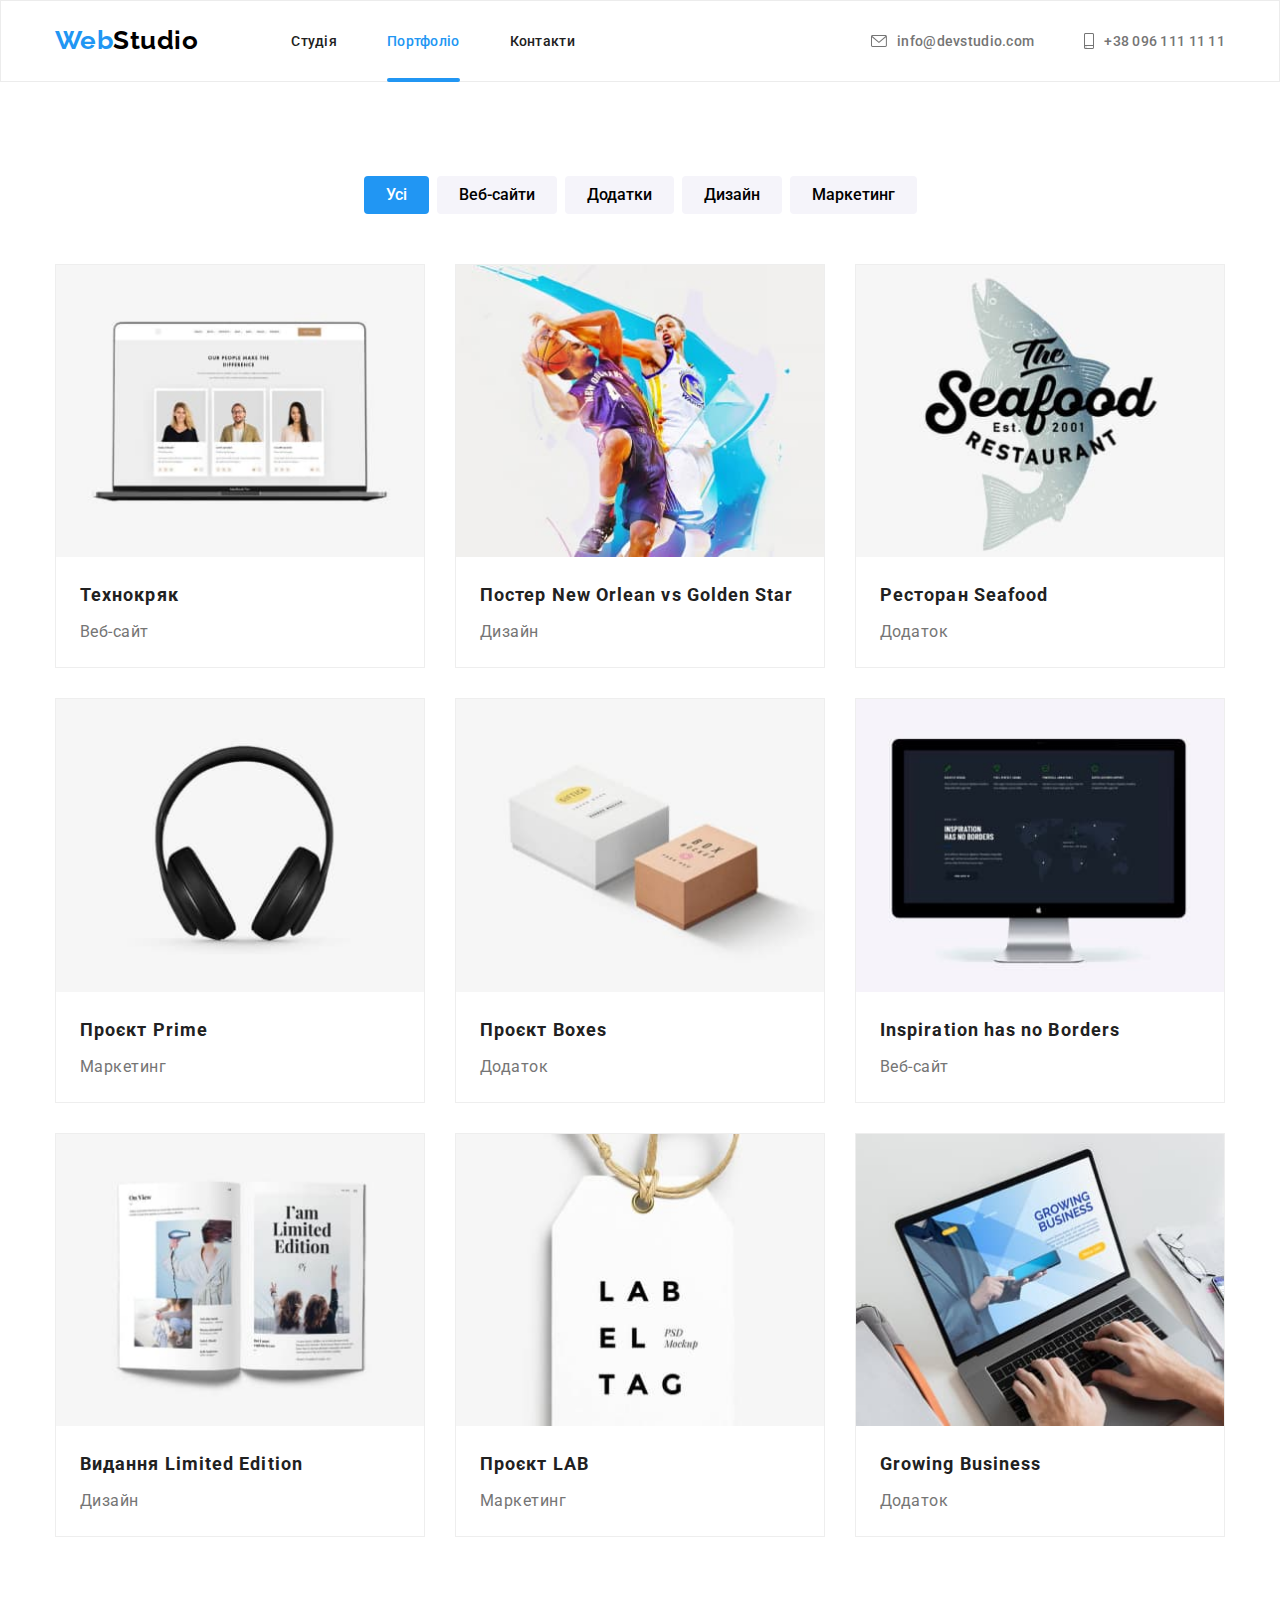
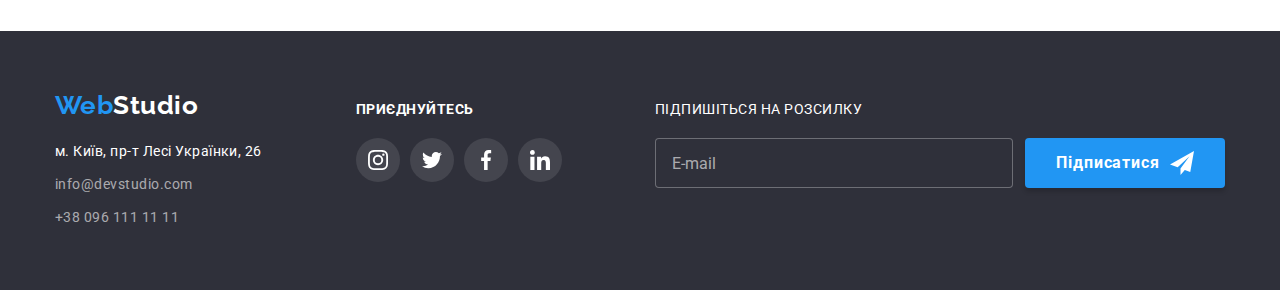
==== portfolio.html @ 7e5ca3fb "add forms footer and modal" ====
<!DOCTYPE html>
<html lang="uk">

<head>
  <meta charset="UTF-8" />
  <meta http-equiv="X-UA-Compatible" content="IE=edge" />
  <meta name="viewport" content="width=device-width, initial-scale=1.0" />

  <title>Portfolio</title>
  <link rel="preconnect" href="https://fonts.googleapis.com">
  <link rel="preconnect" href="https://fonts.gstatic.com" crossorigin>
  <link href="https://fonts.googleapis.com/css2?family=Raleway:wght@700&family=Roboto:wght@400;500;700;900&display=swap"
    rel="stylesheet">
  <link rel="stylesheet" href="https://cdn.jsdelivr.net/npm/modern-normalize@1.1.0/modern-normalize.css">
  <link rel="stylesheet" href="./css/styles.css">
</head>

<body>
  <header class="page-header">
    <div class="container">
      <nav class="header-nav">
        <a href="./index.html" lang="en" class="links logo-header"><span class="first-part-logo">Web</span>Studio</a>
        <ul class="list nav-items">
          <li>
            <a href="./index.html" class="links hovered">Студія</a>
          </li>
          <li>
            <a href="./portfolio.html" class="links hovered current-page">Портфоліо</a>
          </li>
          <li>
            <a href="" class="links hovered">Контакти</a>
          </li>
        </ul>
      </nav>
      <ul class="list contacts-items">
        <li>
          <a href="mailto:info@devstudio.com" class="links hovered">
            <svg width="16" height="12" class="icon-header">
              <use href="./images/icons.svg#icon-envelope"></use>
            </svg>
            info@devstudio.com
          </a>
        </li>
        <li>
          <a href="tel:+380961111111" class="links hovered">
            <svg width="10" height="16" class="icon-header">
              <use href="./images/icons.svg#icon-smartphone"></use>
            </svg>
            +38 096 111 11 11
          </a>
        </li>
      </ul>
    </div>
  </header>
  <main>
    <section class="section">
      <div class="container">
        <h1 class="visually-hidden">Наші роботи</h1>
        <ul class="list btns-sorting">
          <li class="btns-sorting-item"><button type="button" class="buttons-portfolio current-button">Усі</button></li>
          <li class="btns-sorting-item"><button type="button" class="buttons-portfolio">Веб-сайти</button></li>
          <li class="btns-sorting-item"><button type="button" class="buttons-portfolio">Додатки</button></li>
          <li class="btns-sorting-item"><button type="button" class="buttons-portfolio">Дизайн</button></li>
          <li class="btns-sorting-item"><button type="button" class="buttons-portfolio">Маркетинг</button></li>
        </ul>
        <ul class="list portfolio-list">
          <li class="sorting-item">
            <a href="#" class="link-portfolio-item">
              <div class="wrapper-img-portfolio">
                <img src="./images/portfolio/techno-cr-1.jpg" alt="Ноутбук з веб-сайтом" width="370" />
                <p class="portfolio-img-describe">Ресурс пропонує комплексні пропозиції з різним рівнем функціоналу та
                  сервісів. Все це дозволить відвідувачу отримати
                  вичерпні відомості про компанію чи приватну особу.</p>
              </div>
              <div class="sorting-item-text">
                <h2 class="sorting-item-name">Технокряк</h2>
                <p class="sorting-item-descr">Веб-сайт</p>
              </div>
            </a>
          </li>
          <li class="sorting-item">
            <a href="#" class="link-portfolio-item">
              <div class="wrapper-img-portfolio">
                <img src="./images/portfolio/poster-2.jpg" alt="Постер з баткетболістами" width="370" />
                <p class="portfolio-img-describe">Ресурс пропонує комплексні пропозиції з різним рівнем функціоналу та
                  сервісів. Все це дозволить відвідувачу отримати
                  вичерпні відомості про компанію чи приватну особу.</p>
              </div>

              <div class="sorting-item-text">
                <h2 class="sorting-item-name">Постер <span lang="en">New Orlean vs Golden Star</span></h2>
                <p class="sorting-item-descr">Дизайн</p>
              </div>
            </a>
          </li>
          <li class="sorting-item">
            <a href="#" class="link-portfolio-item">
              <div class="wrapper-img-portfolio">
                <img src="./images/portfolio/restaurant-3.jpg" alt="Логотип ресторану" width="370" />
                <p class="portfolio-img-describe">Ресурс пропонує комплексні пропозиції з різним рівнем функціоналу та
                  сервісів. Все це дозволить відвідувачу отримати
                  вичерпні відомості про компанію чи приватну особу.</p>
              </div>

              <div class="sorting-item-text">
                <h2 class="sorting-item-name">Ресторан <span lang="en">Seafood</span></h2>
                <p class="sorting-item-descr">Додаток</p>
              </div>
            </a>
          </li>
          <li class="sorting-item">
            <a href="#" class="link-portfolio-item">
              <div class="wrapper-img-portfolio">
                <img src="./images/portfolio/project-prime-4.jpg" alt="Навушники" width="370" />
                <p class="portfolio-img-describe">Ресурс пропонує комплексні пропозиції з різним рівнем функціоналу та
                  сервісів. Все це дозволить відвідувачу отримати
                  вичерпні відомості про компанію чи приватну особу.</p>
              </div>

              <div class="sorting-item-text">
                <h2 class="sorting-item-name">Проєкт <span lang="en">Prime</span></h2>
                <p class="sorting-item-descr">Маркетинг</p>
              </div>
            </a>
          </li>
          <li class="sorting-item">
            <a href="#" class="link-portfolio-item">
              <div class="wrapper-img-portfolio">
                <img src="./images/portfolio/project-boxes-5.jpg" alt="Дві різні коробки" width="370" />
                <p class="portfolio-img-describe">Ресурс пропонує комплексні пропозиції з різним рівнем функціоналу та
                  сервісів. Все це дозволить відвідувачу отримати
                  вичерпні відомості про компанію чи приватну особу.</p>
              </div>

              <div class="sorting-item-text">
                <h2 class="sorting-item-name">Проєкт <span lang="en">Boxes</span></h2>
                <p class="sorting-item-descr">Додаток</p>
              </div>
            </a>
          </li>
          <li class="sorting-item">
            <a href="#" class="link-portfolio-item">
              <div class="wrapper-img-portfolio">
                <img src="./images/portfolio/inspiration-6.jpg" alt="Монітор з веб-сайтом" width="370" />
                <p class="portfolio-img-describe">Ресурс пропонує комплексні пропозиції з різним рівнем функціоналу та
                  сервісів. Все це дозволить відвідувачу отримати
                  вичерпні відомості про компанію чи приватну особу.</p>
              </div>

              <div class="sorting-item-text">
                <h2 class="sorting-item-name"><span lang="en">Inspiration has no Borders</span></h2>
                <p class="sorting-item-descr">Веб-сайт</p>
              </div>
            </a>
          </li>
          <li class="sorting-item">
            <a href="#" class="link-portfolio-item">
              <div class="wrapper-img-portfolio">
                <img src="./images/portfolio/edition-limited-7.jpg" alt="Розкрита книга" width="370" />
                <p class="portfolio-img-describe">Ресурс пропонує комплексні пропозиції з різним рівнем функціоналу та
                  сервісів. Все це дозволить відвідувачу отримати
                  вичерпні відомості про компанію чи приватну особу.</p>
              </div>

              <div class="sorting-item-text">
                <h2 class="sorting-item-name">Видання <span lang="en">Limited Edition</span></h2>
                <p class="sorting-item-descr">Дизайн</p>
              </div>
            </a>
          </li>
          <li class="sorting-item">
            <a href="#" class="link-portfolio-item">
              <div class="wrapper-img-portfolio">
                <img src="./images/portfolio/project-lab-8.jpg" alt="Бірка з логотипом компанії" width="370" />
                <p class="portfolio-img-describe">Ресурс пропонує комплексні пропозиції з різним рівнем функціоналу та
                  сервісів. Все це дозволить відвідувачу отримати
                  вичерпні відомості про компанію чи приватну особу.</p>
              </div>

              <div class="sorting-item-text">
                <h2 class="sorting-item-name">Проєкт <span lang="en">LAB</span></h2>
                <p class="sorting-item-descr">Маркетинг</p>
              </div>
            </a>
          </li>
          <li class="sorting-item">
            <a href="#" class="link-portfolio-item">
              <div class="wrapper-img-portfolio">
                <img src="./images/portfolio/growing-bis-9.jpg" alt="Друкування на широко відкритому ноутбуці"
                  width="370" />
                <p class="portfolio-img-describe">Ресурс пропонує комплексні пропозиції з різним рівнем функціоналу та
                  сервісів. Все це дозволить відвідувачу отримати
                  вичерпні відомості про компанію чи приватну особу.</p>
              </div>

              <div class="sorting-item-text">
                <h2 class="sorting-item-name"><span lang="en">Growing Business</span></h2>
                <p class="sorting-item-descr">Додаток</p>
              </div>
            </a>
          </li>
        </ul>
      </div>
    </section>
  </main>

  <footer class="page-footer">
    <div class="container">
      <div class="container-logo-address">
        <a href="./index.html" lang="en" class="links logo-footer"><span class="first-part-logo">Web</span>Studio</a>
        <address>
          <ul class="list">
            <li class="footer-list-item">
              <a href="https://goo.gl/maps/CPtrU1FHBa2aNyZL9" target="_blank" rel="noopener noreferrer nofollow"
                class="links address">
                м. Київ, пр-т Лесі Українки, 26
              </a>
            </li>
            <li class="footer-list-item">
              <a href="mailto:info@devstudio.com" class="links footer-contacts hovered">info@devstudio.com</a>
            </li>
            <li class="footer-list-item">
              <a href="tel:+380961111111" class="links footer-contacts hovered">+38 096 111 11 11</a>
            </li>
          </ul>
        </address>
      </div>
      <div class="footer-socialnetw">
        <h3 class="footer-conect-us">Приєднуйтесь</h3>
        <ul class="list-socialnetw">
          <li>
            <a href="#" class="link-socialnetwork" aria-label="Інстаграм">
              <svg class="icon-socialnetw" width="20" height="20">
                <use href="./images/icons.svg#icon-instagram"></use>
              </svg>
            </a>
          </li>
          <li>
            <a href="#" class="link-socialnetwork" aria-label="Твіттер">
              <svg class="icon-socialnetw" width="20" height="20">
                <use href="./images/icons.svg#icon-twitter"></use>
              </svg>
            </a>
          </li>
          <li>
            <a href="#" class="link-socialnetwork" aria-label="Фейсбук">
              <svg class="icon-socialnetw" width="20" height="20">
                <use href="./images/icons.svg#icon-facebook"></use>
              </svg>
            </a>
          </li>
          <li>
            <a href="#" class="link-socialnetwork" aria-label="Лінкед ін">
              <svg class="icon-socialnetw" width="20" height="20">
                <use href="./images/icons.svg#icon-linkedin"></use>
              </svg>
            </a>
          </li>
        </ul>
      </div>
      <div class="footer-form-wrapper">
        <p class="footer-form-text">Підпишіться на розсилку</p>
        <form class="footer-form">
          <input type="email" name="user_mail" class="footer-input-mail" placeholder="E-mail">
          <button type="submit" class="footer-form-button-submit">
            <span class="footer-button-submit-text">Підписатися</span>
            <svg width="24" height="24" class="footer-form-button-icon">
              <use href="./images/icons.svg#icon-send"></use>
            </svg>
          </button>
        </form>
      </div>
    </div>
  </footer>

</body>

</html>
---- css/styles.css ----
/* accent color #2196F3 */
/* headers and nav color #212121 */
/* secondary text color #757575 */
/* color-footer-link rgba(255, 255, 255, 0.6) */
/* main bacground color #F5F5F5; */
/* hero and footer background color #2F303A */

:root {
    --accent-color: #2196F3;
    --porfolio-background-overlay: rgba(33, 150, 243, 0.9);
    --header-logo-color: #000000;
    --footer-logo-hero-mainbackgr-color: #ffffff;
    --main-backround-color: #F5F5F5;
    --hero-footer-background-color: #2F303A;
    --background-whatwedo-text: rgba(47, 48, 58, 0.8);
    --headers-nav-text-color: #212121;
    --buttons-portfolio-background-team-color: #F5F4FA;
    --color-footer-contacts: rgba(255, 255, 255, 0.6);
    --primary-tex-color: #757575;
    --hero-button-activate: #188CE8;
    --boreder-color: #eeeeee;
    --team-icon-color: #AFB1B8;
    --footer-socnetw-background: rgba(255, 255, 255, 0.1);
    --backdrop-color: rgba(0, 0, 0, 0.2);
    --inputs-border-color: rgba(33, 33, 33, 0.2);

    --animation-duration-and-function: 250ms cubic-bezier(0.4, 0, 0.2, 1);
}

/* задаєм шрифт, фон та колір шрифта основної частини та скидаємо що непотрібно*/
body {
    font-family: 'Roboto', 'verdana', sans-serif;
    color: var(--primary-tex-color);
    letter-spacing: 0.03em;
}

a {
    text-decoration: none;
}

ul {
    list-style: none;
}

h1,
h2,
h3,
p {
    margin-top: 0;
    margin-bottom: 0;
}

ul {
    margin-top: 0;
    margin-bottom: 0;
    padding-left: 0;
}

img {
    display: block;
    max-width: 100%;
    height: auto;
}

/* LOGO  */

.logo-header,
.logo-footer {
    font-family: 'raleway', sans-serif;
    font-weight: 700;
    font-size: 26px;
    line-height: 1.11;
}

/* Diferent color logo */

.logo-header {
    color: var(--header-logo-color);
    margin-right: 93px;
}

.logo-footer {
    color: var(--footer-logo-hero-mainbackgr-color);
}

/* Logo "WEB' colour */

.first-part-logo {
    color: var(--accent-color);
}

/* header */

.container {
    width: 1200px;
    padding-left: 15px;
    padding-right: 15px;
    margin-left: auto;
    margin-right: auto;
    align-items: center;
}

.page-header>.container {
    display: flex;
}

.nav-items .links {
    position: relative;
    color: var(--headers-nav-text-color);
}

.nav-items .links::after,
.nav-items .links::after,
.links.current-page::after {
    content: "";
    position: absolute;
    bottom: 0;
    margin-bottom: -1px;
    width: 0%;
    height: 4px;

    background: var(--accent-color);
    border-radius: 2px;

    transform: scaleX(0);
    transition: transform var(--animation-duration-and-function);
}

.nav-items .links:hover::after,
.nav-items .links:focus::after,
.links.current-page::after {
    width: 100%;
    transform: scaleX(1);
}


.contacts-items .links {
    color: inherit;
}

.page-header,
.sect-benefits,
.sect-what-we-do {
    background-color: var(--footer-logo-hero-mainbackgr-color);
}

.hovered {
    transition: color var(--animation-duration-and-function);
}

.hovered:hover,
.hovered:focus,
.links.current-page {
    color: var(--accent-color);
}

.header-nav {
    display: flex;
    margin-right: auto;
    align-items: center;
}

.nav-items,
.contacts-items {
    display: flex;
    column-gap: 50px;
    font-weight: 500;
    font-size: 14px;
    line-height: 16px;
    letter-spacing: 0.02em;
}

.page-header .logo-header {
    display: inline-block;
    padding-top: 24px;
    padding-bottom: 25px;
}

.nav-items .links,
.contacts-items .links {
    display: flex;
    align-items: center;
    padding-top: 32px;
    padding-bottom: 32px;
}

.page-header {
    border: 1px solid #ECECEC;
}

.icon-header {
    margin-right: 10px;
    fill: currentColor;
}

/* HERO */

.hero,
.page-footer {
    background-color: var(--hero-footer-background-color);
}

.hero {
    text-align: center;
    padding-top: 200px;
    padding-bottom: 200px;
    background-image: linear-gradient(to right, rgba(47, 48, 58, 0.4), rgba(47, 48, 58, 0.4)), url('../images/hero-background.jpg');
    /* background-size: 1600px 600px; */
    background-position: center;
    background-repeat: no-repeat;
    background-size: cover;

    margin: 0 auto;
    max-width: 1600px;
}

.hero-header {
    letter-spacing: 0.06em;
    font-weight: 900;
    font-size: 44px;
    line-height: 1.36;
    text-transform: uppercase;
    color: var(--footer-logo-hero-mainbackgr-color);
    margin-bottom: 30px;
    width: 696px;
    margin-left: auto;
    margin-right: auto;
}

.hero-button {
    letter-spacing: 0.06em;
    font-weight: 700;
    font-size: 16px;
    line-height: 1.88;
    cursor: pointer;
    background-color: var(--accent-color);
    color: var(--footer-logo-hero-mainbackgr-color);
    padding: 10px 32px;
    border: transparent;
    box-shadow: 0px 4px 4px rgba(0, 0, 0, 0.15);
    border-radius: 4px;
    transition: background-color var(--animation-duration-and-function);
}

.hero-button:hover,
.hero-button:focus {
    background-color: var(--hero-button-activate);
}

/* Section benefits */

.section {
    padding-top: 94px;
    padding-bottom: 94px;
}

.headers-benefits,
.main-headers,
.team-names,
.sorting-item-name {
    color: var(--headers-nav-text-color);
}

.icon-benefits {
    display: block;
    border-radius: 4px;
}

.headers-benefits {
    font-size: 14px;
    line-height: 1.14;
    text-transform: uppercase;
    margin-bottom: 10px;
}

.benefits-descr {
    font-size: 14px;
    line-height: 1.71;
}

.main-headers {
    font-size: 36px;
    line-height: 1.17;
    text-align: center;
    margin-bottom: 50px;
}

.sect-benefits .list {
    display: flex;
    column-gap: 30px;
}

.benefits-item {
    width: calc((100% - 90px) / 4);
}

.benefits-iconplace {
    display: flex;
    justify-content: center;
    align-items: center;
    height: 120px;
    margin-bottom: 30px;
    border-radius: 4px;
    background-color: var(--buttons-portfolio-background-team-color);
}

/* section what we do */

.sect-what-we-do {
    padding-top: 0;
}

.sect-what-we-do .list {
    display: flex;
    column-gap: 30px;
}

.what-we-do-items {
    position: relative;
}

.wrapper-what-we-do-text {
    position: absolute;
    width: 100%;
    height: 70px;
    bottom: 0;

    background-color: var(--background-whatwedo-text);

    display: flex;
    justify-content: center;
    align-items: center;
}

.what-we-do-items-text {
    font-size: 14px;
    line-height: 1.14;
    text-transform: uppercase;
    color: var(--footer-logo-hero-mainbackgr-color);
}



/* TEAM */

.team,
.buttons-portfolio {
    background-color: var(--buttons-portfolio-background-team-color)
}

.team-item {
    font-size: 16px;
    line-height: 1.19;
    text-align: center;
    background-color: var(--footer-logo-hero-mainbackgr-color);
    box-shadow: 0px 1px 3px rgba(0, 0, 0, 0.12), 0px 1px 1px rgba(0, 0, 0, 0.14), 0px 2px 1px rgba(0, 0, 0, 0.2);
    border-bottom-left-radius: 4px;
    border-bottom-right-radius: 4px;
}

.team-descr {
    padding-top: 30px;
    padding-bottom: 30px;
    text-align: center;
}

.team-names {
    font-weight: 500;
    margin-bottom: 10px;
}

.team-descr>p {
    margin-bottom: 16px;
}

.list-socialnetw {
    display: flex;
    justify-content: center;
    align-items: center;
    column-gap: 10px;
}

.list-socialnetw>li {
    width: 44px;
    height: 44px;
}


.link-socialnetwork {
    display: flex;
    width: 100%;
    height: 100%;
    border-radius: 50%;
    justify-content: center;
    align-items: center;
    color: var(--team-icon-color);

    transition: color var(--animation-duration-and-function),
        background-color var(--animation-duration-and-function);
}

.link-socialnetwork:hover,
.link-socialnetwork:focus {
    background-color: var(--accent-color);
    color: var(--footer-logo-hero-mainbackgr-color);
}

.icon-socialnetw {
    fill: currentColor;
}

.team .list {
    display: flex;
    column-gap: 30px;
}

/* OUR CLIENTS */

.list-clients {
    display: flex;
    column-gap: 30px;
}

.list-clients>li {
    width: calc((100% - 150px) / 6);
    height: 92px;
}

.link-clients {
    display: flex;
    width: 100%;
    height: 100%;
    justify-content: center;
    align-items: center;
    border: 1px solid var(--team-icon-color);
    border-radius: 4px;
    color: var(--team-icon-color);

    transition: color var(--animation-duration-and-function),
        border-color var(--animation-duration-and-function);
}

.link-clients:hover,
.link-clients:focus {
    color: var(--accent-color);
    border-color: var(--accent-color);
}

.icon-clients {
    fill: currentColor;
}

/* FOOTER */

.page-footer {
    padding-top: 60px;
    padding-bottom: 60px;
}

.page-footer>.container {
    display: flex;
    align-items: baseline;
}

.address,
.footer-contacts {
    font-style: normal;
    font-size: 14px;
    line-height: 1.71;
}

.logo-footer {
    display: inline-block;
    margin-bottom: 20px;
}

.address {
    color: var(--footer-logo-hero-mainbackgr-color);
}

.footer-contacts {
    color: var(--color-footer-contacts);
}

.footer-list-item {
    width: 231px;
}

.footer-list-item:not(:last-child) {
    margin-bottom: 9px;
}

.container-logo-address {
    margin-right: 70px;
}

.footer-conect-us,
.footer-form-text {
    margin-bottom: 20px;
    font-size: 14px;
    line-height: 1.14;
    text-transform: uppercase;
    color: var(--footer-logo-hero-mainbackgr-color);
}

.footer-socialnetw .link-socialnetwork {
    background-color: var(--footer-socnetw-background);
    color: var(--footer-logo-hero-mainbackgr-color);
}

.footer-socialnetw .link-socialnetwork:hover,
.footer-socialnetw .link-socialnetwork:focus {
    background-color: var(--accent-color);
}

.footer-form-wrapper {
    margin-left: auto;
}

.footer-form {
    display: flex;
}

.footer-input-mail {
    width: 358px;
    height: 50px;

    background-color: var(--hero-footer-background-color);
    border: 1px solid rgba(255, 255, 255, 0.3);
    border-radius: 4px;

    padding-left: 16px;
    margin-right: 12px;

    color: var(--footer-logo-hero-mainbackgr-color);
}

.footer-input-mail::placeholder {

    font-size: 16px;
    line-height: 1.25;

    color: var(--color-footer-contacts)
}

.footer-form-button-submit {
    display: flex;
    align-items: center;
    justify-content: center;
    width: 200px;
    height: 50px;
    border: none;

    background-color: var(--accent-color);
    box-shadow: 0px 4px 4px rgba(0, 0, 0, 0.15);
    border-radius: 4px;

    color: var(--footer-logo-hero-mainbackgr-color);

    transition: background-color var(--animation-duration-and-function);
}

.footer-form-button-submit:hover,
.footer-form-button-submit:focus {
    background-color: var(--hero-button-activate);
}

.footer-button-submit-text {
    margin-right: 10px;

    font-weight: 700;
    font-size: 16px;
    line-height: 1.88;
    letter-spacing: 0.06em;
}

.footer-form-button-icon {
    fill: currentColor;
}


/* backdrop and modal */

.backdrop {
    position: fixed;
    top: 0;
    left: 0;
    width: 100%;
    height: 100%;
    z-index: 100;
    background-color: var(--backdrop-color);

    transition: opacity var(--animation-duration-and-function),
        visibility var(--animation-duration-and-function);
}



.modal-window {
    position: absolute;
    top: 50%;
    left: 50%;
    transform: translate(-50%, -50%) scale(1);

    width: 528px;
    height: 581px;
    box-shadow: 0px 1px 3px rgba(0, 0, 0, 0.12), 0px 1px 1px rgba(0, 0, 0, 0.14), 0px 2px 1px rgba(0, 0, 0, 0.2);
    border-radius: 4px;
    padding: 40px;

    background-color: var(--footer-logo-hero-mainbackgr-color);

    transition: transform var(--animation-duration-and-function);
}

.backdrop.is-hidden .modal-window {
    transform: translate(-50%, -50%) scale(1.2);
}

.close-modal-button {
    position: absolute;
    right: 8px;
    top: 8px;
    display: flex;
    justify-content: center;
    align-items: center;

    width: 30px;
    height: 30px;
    border-radius: 50%;
    border: 1px solid rgba(0, 0, 0, 0.1);

    background-color: #ffffff;
    fill: var(--header-logo-color);

    transition: fill var(--animation-duration-and-function);
}

.close-modal-button:hover,
.close-modal-button:focus {
    fill: var(--accent-color);
}

.modal-close-icon {
    fill: inherit;
}

.modal-main-text {
    font-weight: 700;
    font-size: 20px;
    line-height: 1, 15;
    text-align: center;
    letter-spacing: 0.03em;

    color: var(--headers-nav-text-color);

    margin-bottom: 12px;
}

.modal-form {
    display: flex;
    flex-direction: column;
}

.modal-label {
    margin-bottom: 10px;
}

.modal-form-input-label {
    display: block;
    font-size: 12px;
    line-height: 1.17;
    letter-spacing: 0.01em;

    padding-bottom: 4px;
}

.modal-input-wrapper {
    position: relative;

    transition: fill var(--animation-duration-and-function);
}

.modal-input-wrapper:focus-within {
    fill: var(--accent-color);
}

.modal-input-wrapper:focus-within .modal-inputs,
.modal-text-comment:focus-within {
    border-color: var(--accent-color);
    outline: none;
}

.modal-inputs {
    width: 100%;
    height: 40px;

    border: 1px solid var(--inputs-border-color);
    border-radius: 4px;

    transition: border-color var(--animation-duration-and-function);
}

.modal-input-name,
.modal-input-tel,
.modal-input-mail {
    display: block;
    padding-left: 42px;
}

.form-icon {
    position: absolute;
    top: 50%;
    left: 12px;

    transform: translateY(-50%);

    fill: inherit;
}

.modal-label-comment {
    padding-bottom: 20px;
}

.modal-text-comment {
    width: 100%;
    height: 120px;
    resize: none;

    border: 1px solid var(--inputs-border-color);
    border-radius: 4px;

    padding: 12px 16px;
}

.modal-text-comment::placeholder {

    font-size: 12px;
    line-height: 14px;
    letter-spacing: 0.01em;

    color: rgba(117, 117, 117, 0.5);
}

.modal-label-checkbox {
    display: flex;
    align-items: center;
    padding-bottom: 30px;
}

.modal-form-chekbox:focus+.own-chekbox {
    box-shadow: 0 0 0 2px #0000bb;
}


.modal-form-chekbox:checked+.own-chekbox {
    border-color: var(--accent-color);
    background-color: var(--accent-color);
}

.modal-form-chekbox:checked+.own-chekbox>.own-checkbox-use {
    display: block;
    fill: #ffffff;
}

.own-chekbox {
    border-style: solid;
    border-width: 2px;
    border-radius: 2px;
    border-color: var(--headers-nav-text-color);

    margin-right: 9px;
}

.own-checkbox-use {
    display: none;
}

.modal-form-textarea-label {
    font-size: 14px;
    line-height: 1.71;
}

.modal-label-checkbox>a {
    font-size: 14px;
    line-height: 1.71;
    color: var(--accent-color);
    text-decoration: underline;
}

.modal-button-submit {
    align-self: center;

    background-color: var(--accent-color);
    box-shadow: 0px 4px 4px rgba(0, 0, 0, 0.15);
    border: none;
    border-radius: 4px;

    font-weight: 700;
    font-size: 16px;
    line-height: 1.88;
    letter-spacing: 0.06em;
    color: var(--footer-logo-hero-mainbackgr-color);

    padding: 10px 52px;

    transition: background-color var(--animation-duration-and-function);
}

.modal-button-submit:hover,
.modal-button-submit:focus {
    background-color: var(--hero-button-activate);
}

.is-hidden {
    opacity: 0;
    visibility: hidden;
    pointer-events: none;
}


/* PORTFOLIO PAGE */

.btns-sorting,
.portfolio-list {
    display: flex;
}

.portfolio-list {
    flex-wrap: wrap;
    gap: 30px;
}

/* main section portfolio  buttons*/

.btns-sorting {
    column-gap: 8px;
    margin-bottom: 50px;
}

.btns-sorting-item:first-child {
    margin-left: auto;
}

.btns-sorting-item:last-child {
    margin-right: auto;
}

.buttons-portfolio {
    font-family: inherit;
    font-weight: 500;
    font-size: 16px;
    line-height: 1.62;
    text-align: center;
    cursor: pointer;
    background: var(--buttons-portfolio-background-team-color);
    border-radius: 4px;
    border-color: transparent;
    padding: 4px 20px;

    transition: color var(--animation-duration-and-function),
        background-color var(--animation-duration-and-function),
        box-shadow var(--animation-duration-and-function);
}

.buttons-portfolio:hover,
.buttons-portfolio:focus {
    color: var(--footer-logo-hero-mainbackgr-color);
    background-color: var(--accent-color);
    box-shadow: 0px 3px 1px rgba(0, 0, 0, 0.1), 0px 1px 2px rgba(0, 0, 0, 0.08), 0px 2px 2px rgba(0, 0, 0, 0.12);
}

.current-button {
    color: var(--footer-logo-hero-mainbackgr-color);
    background-color: var(--accent-color);
}

/* sorting cards */

.sorting-item {
    width: calc((100% - 60px) / 3);
}

.link-portfolio-item {
    display: block;
    box-sizing: border-box;
    background: var(--footer-logo-hero-mainbackgr-color);
    border: 1px solid var(--boreder-color);

    transition: box-shadow var(--animation-duration-and-function);
}

.link-portfolio-item:hover,
.link-portfolio-item:focus {
    box-shadow: 0px 1px 1px rgba(0, 0, 0, 0.12), 0px 4px 4px rgba(0, 0, 0, 0.06), 1px 4px 6px rgba(0, 0, 0, 0.16);
}

.link-portfolio-item:hover .portfolio-img-describe,
.link-portfolio-item:focus .portfolio-img-describe {
    top: 0;

}

.wrapper-img-portfolio {
    position: relative;
    overflow: hidden;
}

.portfolio-img-describe {
    position: absolute;
    display: block;
    width: 100%;
    height: 100%;
    top: 100%;

    font-size: 18px;
    padding: 63px 24px;
    line-height: 1.56;
    letter-spacing: 0.03em;
    color: var(--footer-logo-hero-mainbackgr-color);
    background-color: var(--porfolio-background-overlay);

    transition: top var(--animation-duration-and-function);
}

.sorting-item-name {
    font-size: 18px;
    line-height: 2;
    letter-spacing: 0.06em;
    margin-bottom: 4px;
}

.sorting-item-descr {
    font-size: 16px;
    line-height: 1.88;
    color: var(--primary-tex-color);
}

.sorting-item-text {
    padding: 20px 24px;
}

/* hidden not using headers */

.visually-hidden {
    position: absolute;
    white-space: nowrap;
    width: 1px;
    height: 1px;
    overflow: hidden;
    border: 0;
    padding: 0;
    clip: rect(0 0 0 0);
    clip-path: inset(50%);
    margin: -1px;
}
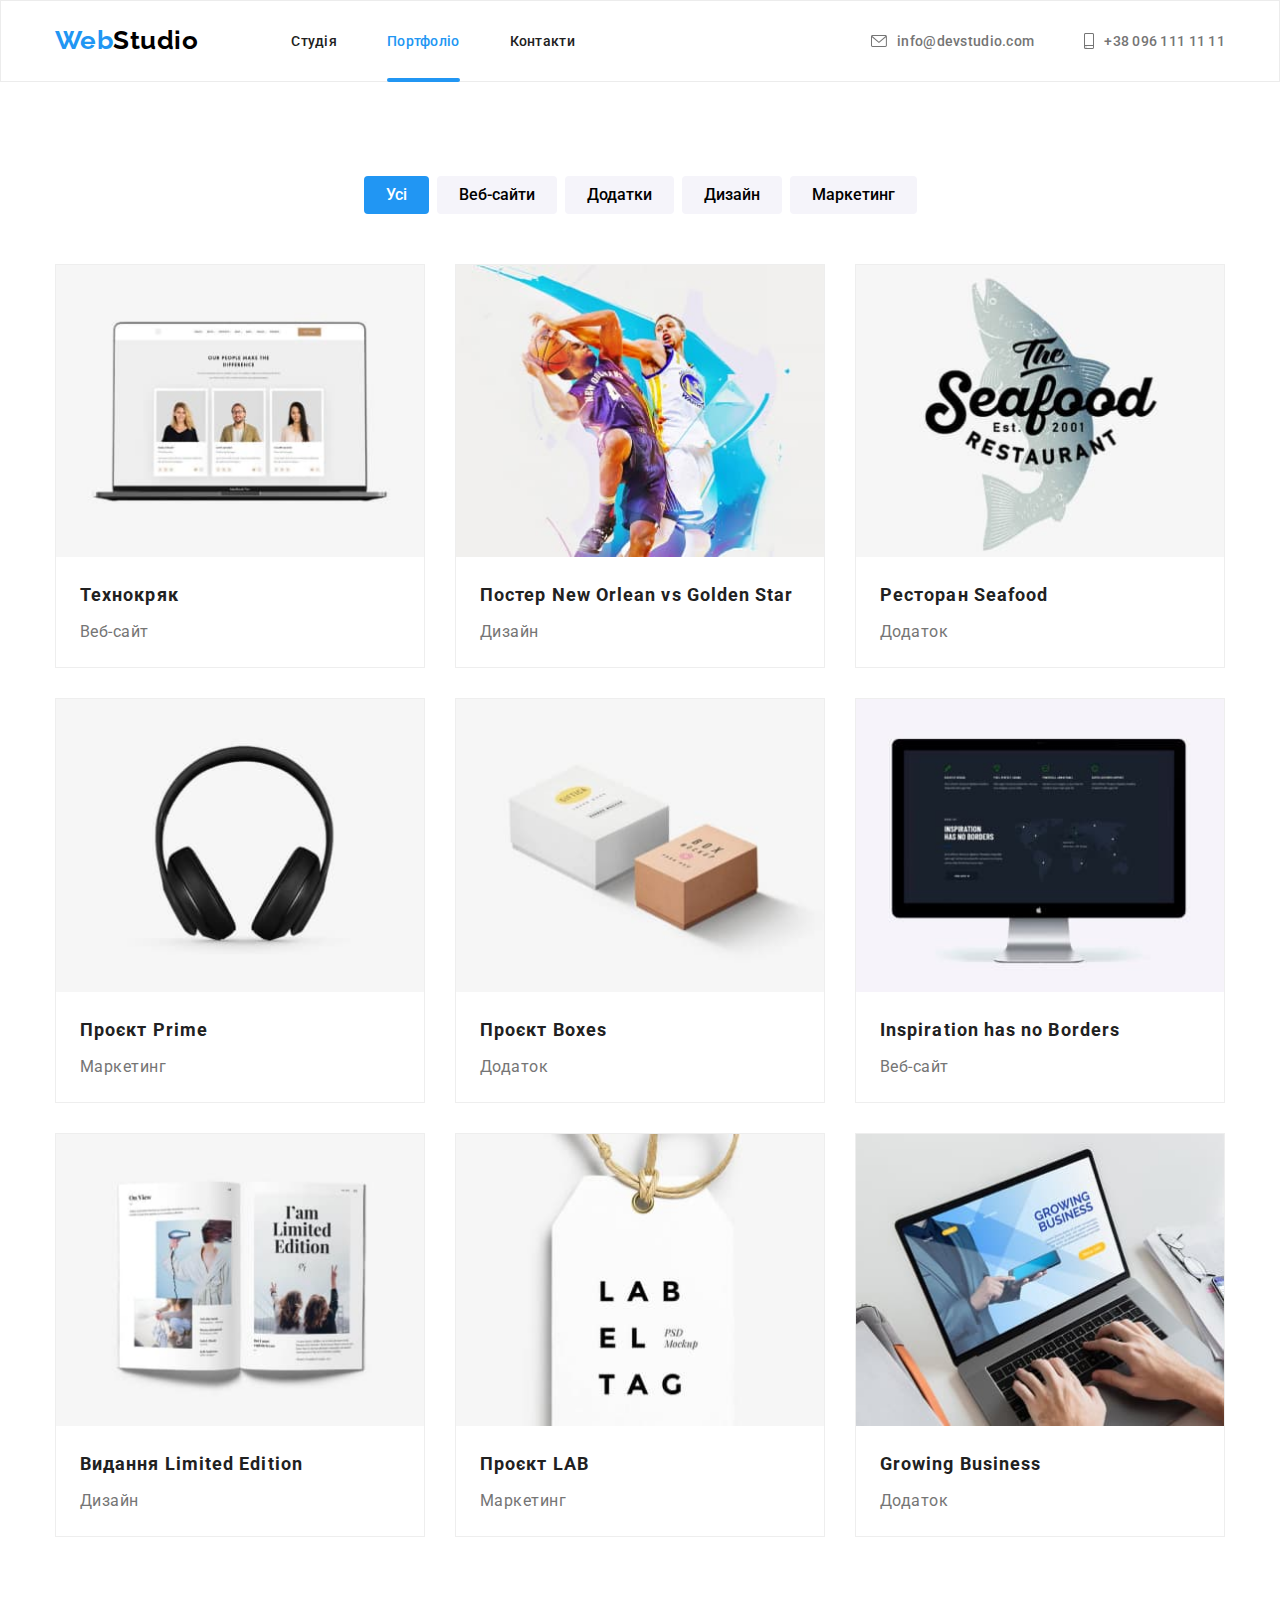
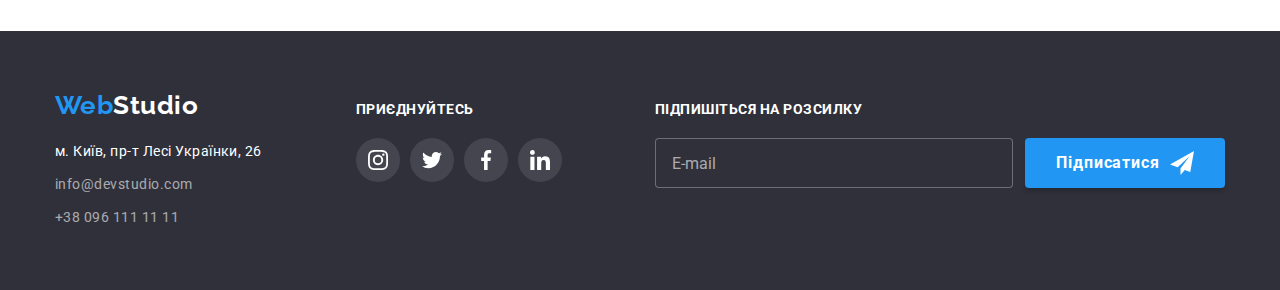
==== commit fbe5cf9d: "fix bugs" ====
--- a/portfolio.html
+++ b/portfolio.html
@@ -226,7 +226,7 @@
         </address>
       </div>
       <div class="footer-socialnetw">
-        <h3 class="footer-conect-us">Приєднуйтесь</h3>
+        <p class="footer-conect-us">Приєднуйтесь</p>
         <ul class="list-socialnetw">
           <li>
             <a href="#" class="link-socialnetwork" aria-label="Інстаграм">
--- a/css/styles.css
+++ b/css/styles.css
@@ -499,6 +499,7 @@
     margin-bottom: 20px;
     font-size: 14px;
     line-height: 1.14;
+    font-weight: 700;
     text-transform: uppercase;
     color: var(--footer-logo-hero-mainbackgr-color);
 }
@@ -554,6 +555,7 @@
     background-color: var(--accent-color);
     box-shadow: 0px 4px 4px rgba(0, 0, 0, 0.15);
     border-radius: 4px;
+    cursor: pointer;
 
     color: var(--footer-logo-hero-mainbackgr-color);
 
@@ -594,8 +596,6 @@
         visibility var(--animation-duration-and-function);
 }
 
-
-
 .modal-window {
     position: absolute;
     top: 50%;
@@ -625,6 +625,7 @@
     justify-content: center;
     align-items: center;
 
+    padding: 0;
     width: 30px;
     height: 30px;
     border-radius: 50%;
@@ -648,7 +649,7 @@
 .modal-main-text {
     font-weight: 700;
     font-size: 20px;
-    line-height: 1, 15;
+    line-height: 1.15;
     text-align: center;
     letter-spacing: 0.03em;
 
@@ -672,13 +673,11 @@
     line-height: 1.17;
     letter-spacing: 0.01em;
 
-    padding-bottom: 4px;
+    margin-bottom: 4px;
 }
 
 .modal-input-wrapper {
     position: relative;
-
-    transition: fill var(--animation-duration-and-function);
 }
 
 .modal-input-wrapper:focus-within {
@@ -716,13 +715,16 @@
     transform: translateY(-50%);
 
     fill: inherit;
+
+    transition: fill var(--animation-duration-and-function);
 }
 
 .modal-label-comment {
-    padding-bottom: 20px;
+    margin-bottom: 20px;
 }
 
 .modal-text-comment {
+    display: block;
     width: 100%;
     height: 120px;
     resize: none;
@@ -734,7 +736,6 @@
 }
 
 .modal-text-comment::placeholder {
-
     font-size: 12px;
     line-height: 14px;
     letter-spacing: 0.01em;
@@ -745,13 +746,17 @@
 .modal-label-checkbox {
     display: flex;
     align-items: center;
-    padding-bottom: 30px;
+    justify-content: center;
+    margin-bottom: 30px;
 }
 
 .modal-form-chekbox:focus+.own-chekbox {
-    box-shadow: 0 0 0 2px #0000bb;
-}
-
+    box-shadow: 0 0 0 2px var(--accent-color);
+}
+
+.modal-form-chekbox:checked:focus+.own-chekbox {
+    box-shadow: 0 0 0 2px #000000;
+}
 
 .modal-form-chekbox:checked+.own-chekbox {
     border-color: var(--accent-color);
@@ -768,6 +773,7 @@
     border-width: 2px;
     border-radius: 2px;
     border-color: var(--headers-nav-text-color);
+    cursor: pointer;
 
     margin-right: 9px;
 }
@@ -801,6 +807,7 @@
     line-height: 1.88;
     letter-spacing: 0.06em;
     color: var(--footer-logo-hero-mainbackgr-color);
+    cursor: pointer;
 
     padding: 10px 52px;
 
